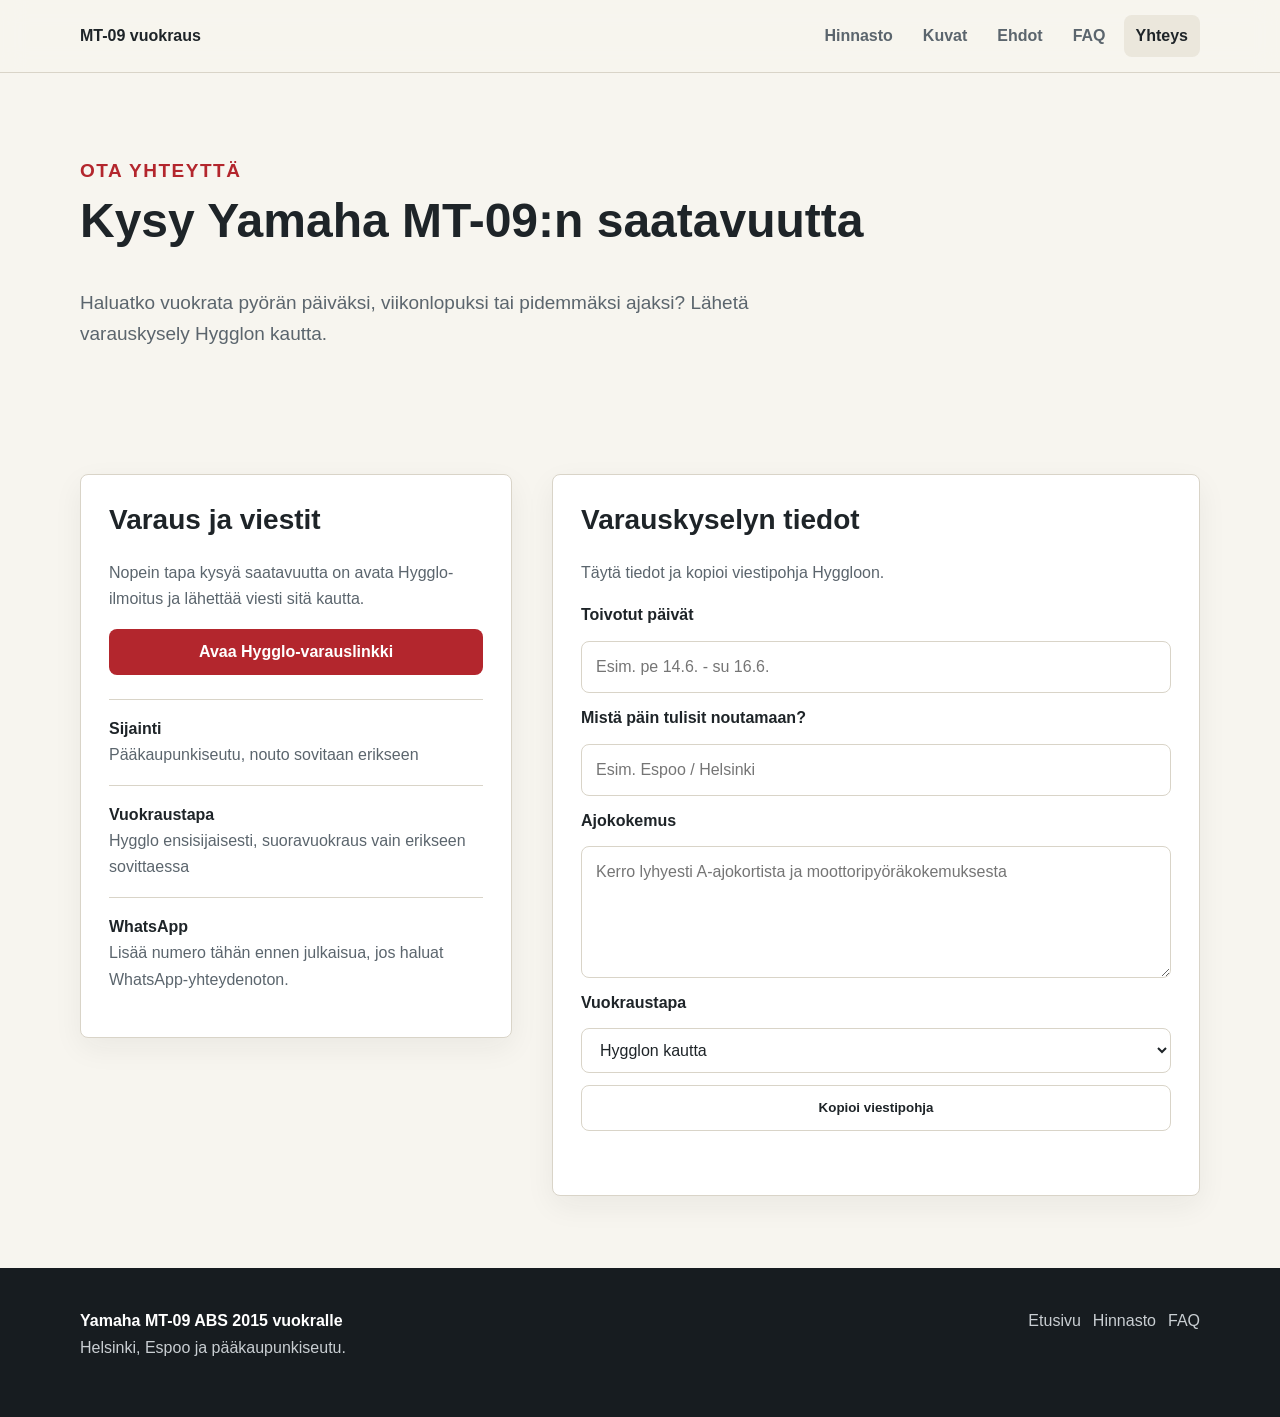
==== contact.html @ 19eb2ab9 "Create static Yamaha MT-09 rental site" ====
<!doctype html>
<html lang="fi">
  <head>
    <meta charset="utf-8">
    <meta name="viewport" content="width=device-width, initial-scale=1">
    <title>Ota yhteyttä | Yamaha MT-09 vuokraus Helsinki / Espoo</title>
    <meta name="description" content="Kysy Yamaha MT-09 ABS 2015 vuokrauksen saatavuutta. Kerro päivämäärät, noutopaikka, ajokokemus ja haluatko vuokrauksen Hygglon kautta.">
    <meta name="robots" content="index, follow">
    <link rel="canonical" href="https://miikajuhala.github.io/yamaha-mt09-rental/contact.html">
    <meta property="og:title" content="Ota yhteyttä Yamaha MT-09 vuokrauksesta">
    <meta property="og:description" content="Kysy saatavuutta ja lähetä varauskysely Hygglon kautta.">
    <meta property="og:image" content="https://miikajuhala.github.io/yamaha-mt09-rental/assets/images/yamaha-mt09-abs-2015-vuokraus-helsinki-2.jpeg">
    <link rel="stylesheet" href="assets/css/styles.css">
  </head>
  <body>
    <a class="skip-link" href="#main">Siirry sisältöön</a>
    <header class="site-header">
      <nav class="nav wrap" aria-label="Päänavigaatio">
        <a class="brand" href="index.html">MT-09 vuokraus</a>
        <button class="nav-toggle" type="button" aria-expanded="false" aria-controls="nav-menu">Valikko</button>
        <div class="nav-menu" id="nav-menu">
          <a href="pricing.html">Hinnasto</a>
          <a href="pictures.html">Kuvat</a>
          <a href="terms.html">Ehdot</a>
          <a href="faq.html">FAQ</a>
          <a href="contact.html" aria-current="page">Yhteys</a>
        </div>
      </nav>
    </header>

    <main id="main">
      <section class="page-hero wrap">
        <p class="eyebrow">Ota yhteyttä</p>
        <h1>Kysy Yamaha MT-09:n saatavuutta</h1>
        <p>Haluatko vuokrata pyörän päiväksi, viikonlopuksi tai pidemmäksi ajaksi? Lähetä varauskysely Hygglon kautta.</p>
      </section>

      <section class="section wrap split contact-layout">
        <div class="panel">
          <h2>Varaus ja viestit</h2>
          <p>Nopein tapa kysyä saatavuutta on avata Hygglo-ilmoitus ja lähettää viesti sitä kautta.</p>
          <a class="button primary full-width" href="https://www.hygglo.fi/i/fb9-yamaha-mt-09-abs-2015-vuokralle">Avaa Hygglo-varauslinkki</a>
          <dl class="contact-list">
            <div>
              <dt>Sijainti</dt>
              <dd>Pääkaupunkiseutu, nouto sovitaan erikseen</dd>
            </div>
            <div>
              <dt>Vuokraustapa</dt>
              <dd>Hygglo ensisijaisesti, suoravuokraus vain erikseen sovittaessa</dd>
            </div>
            <div>
              <dt>WhatsApp</dt>
              <dd>Lisää numero tähän ennen julkaisua, jos haluat WhatsApp-yhteydenoton.</dd>
            </div>
          </dl>
        </div>

        <div class="message-builder">
          <h2>Varauskyselyn tiedot</h2>
          <p>Täytä tiedot ja kopioi viestipohja Hyggloon.</p>
          <form id="message-form">
            <label for="dates">Toivotut päivät</label>
            <input id="dates" name="dates" type="text" placeholder="Esim. pe 14.6. - su 16.6.">

            <label for="pickup">Mistä päin tulisit noutamaan?</label>
            <input id="pickup" name="pickup" type="text" placeholder="Esim. Espoo / Helsinki">

            <label for="experience">Ajokokemus</label>
            <textarea id="experience" name="experience" rows="4" placeholder="Kerro lyhyesti A-ajokortista ja moottoripyöräkokemuksesta"></textarea>

            <label for="rental-way">Vuokraustapa</label>
            <select id="rental-way" name="rentalWay">
              <option>Hygglon kautta</option>
              <option>Sovitaan erikseen</option>
            </select>

            <button class="button secondary" type="submit">Kopioi viestipohja</button>
            <p class="form-status" id="form-status" role="status" aria-live="polite"></p>
          </form>
        </div>
      </section>
    </main>

    <footer class="site-footer">
      <div class="wrap footer-grid">
        <div><strong>Yamaha MT-09 ABS 2015 vuokralle</strong><p>Helsinki, Espoo ja pääkaupunkiseutu.</p></div>
        <div class="footer-links"><a href="index.html">Etusivu</a><a href="pricing.html">Hinnasto</a><a href="faq.html">FAQ</a></div>
      </div>
    </footer>
    <script src="assets/js/main.js"></script>
  </body>
</html>
---- assets/css/styles.css ----
:root {
  --bg: #f7f5ef;
  --surface: #ffffff;
  --ink: #1e2428;
  --muted: #5b656d;
  --line: #d9d4c8;
  --red: #b3262d;
  --red-dark: #861b22;
  --green: #2f6f58;
  --blue: #264f73;
  --shadow: 0 18px 45px rgba(30, 36, 40, 0.14);
  --radius: 8px;
  --wrap: 1120px;
}

* {
  box-sizing: border-box;
}

html {
  scroll-behavior: smooth;
}

body {
  margin: 0;
  color: var(--ink);
  background: var(--bg);
  font-family: Arial, Helvetica, sans-serif;
  font-size: 16px;
  line-height: 1.65;
}

img {
  display: block;
  max-width: 100%;
}

a {
  color: inherit;
}

h1,
h2,
h3,
p {
  margin-top: 0;
}

h1 {
  max-width: 820px;
  font-size: 48px;
  line-height: 1.05;
  letter-spacing: 0;
}

h2 {
  font-size: 28px;
  line-height: 1.2;
  letter-spacing: 0;
}

p {
  color: var(--muted);
}

.wrap {
  width: min(100% - 32px, var(--wrap));
  margin-inline: auto;
}

.skip-link {
  position: absolute;
  left: 16px;
  top: -48px;
  z-index: 20;
  padding: 10px 14px;
  color: #fff;
  background: var(--blue);
  border-radius: var(--radius);
}

.skip-link:focus {
  top: 12px;
}

.site-header {
  position: sticky;
  top: 0;
  z-index: 10;
  background: rgba(247, 245, 239, 0.94);
  border-bottom: 1px solid var(--line);
  backdrop-filter: blur(12px);
}

.nav {
  min-height: 72px;
  display: flex;
  align-items: center;
  justify-content: space-between;
  gap: 24px;
}

.brand {
  color: var(--ink);
  font-weight: 800;
  text-decoration: none;
}

.nav-menu {
  display: flex;
  align-items: center;
  gap: 6px;
}

.nav-menu a {
  padding: 8px 12px;
  color: var(--muted);
  font-weight: 700;
  text-decoration: none;
  border-radius: var(--radius);
}

.nav-menu a:hover,
.nav-menu a[aria-current="page"] {
  color: var(--ink);
  background: #ebe7dc;
}

.nav-toggle {
  display: none;
  min-height: 42px;
  padding: 8px 12px;
  color: var(--ink);
  background: transparent;
  border: 1px solid var(--line);
  border-radius: var(--radius);
  font: inherit;
  font-weight: 700;
}

.hero {
  position: relative;
  min-height: 620px;
  display: grid;
  align-items: end;
  isolation: isolate;
  overflow: hidden;
  background: #111;
}

.hero::after {
  position: absolute;
  inset: 0;
  z-index: -1;
  content: "";
  background: linear-gradient(90deg, rgba(12, 16, 18, 0.88), rgba(12, 16, 18, 0.58) 48%, rgba(12, 16, 18, 0.16));
}

.hero-image {
  position: absolute;
  inset: 0;
  z-index: -2;
  width: 100%;
  height: 100%;
  object-fit: cover;
  object-position: center 42%;
}

.hero-content {
  padding: 96px 0 78px;
}

.hero h1,
.hero p {
  color: #fff;
}

.hero-lead {
  max-width: 650px;
  font-size: 20px;
}

.eyebrow {
  margin-bottom: 10px;
  color: var(--red);
  font-size: 13px;
  font-weight: 800;
  letter-spacing: 0.08em;
  text-transform: uppercase;
}

.hero .eyebrow {
  color: #ffcc66;
}

.hero-actions,
.footer-links {
  display: flex;
  flex-wrap: wrap;
  gap: 12px;
}

.button {
  min-height: 46px;
  display: inline-flex;
  align-items: center;
  justify-content: center;
  padding: 12px 18px;
  font-weight: 800;
  line-height: 1.2;
  text-align: center;
  text-decoration: none;
  border: 1px solid transparent;
  border-radius: var(--radius);
  cursor: pointer;
}

.button.primary {
  color: #fff;
  background: var(--red);
}

.button.primary:hover {
  background: var(--red-dark);
}

.button.secondary {
  color: var(--ink);
  background: #fff;
  border-color: var(--line);
}

.button.secondary:hover {
  border-color: var(--blue);
}

.full-width {
  width: 100%;
}

.quick-facts {
  background: var(--ink);
}

.fact-grid {
  display: grid;
  grid-template-columns: repeat(4, 1fr);
}

.fact-grid div {
  min-height: 116px;
  padding: 24px;
  color: #fff;
  border-left: 1px solid rgba(255, 255, 255, 0.14);
}

.fact-grid div:last-child {
  border-right: 1px solid rgba(255, 255, 255, 0.14);
}

.fact-label {
  display: block;
  color: #b9c0c5;
  font-size: 13px;
  font-weight: 800;
  text-transform: uppercase;
}

.fact-grid strong {
  display: block;
  margin-top: 6px;
  font-size: 19px;
  line-height: 1.25;
}

.section {
  padding: 72px 0;
}

.muted {
  background: #ebe7dc;
}

.split {
  display: grid;
  grid-template-columns: minmax(0, 1.15fr) minmax(280px, 0.85fr);
  gap: 40px;
  align-items: start;
}

.panel,
.message-builder,
.price-card,
.faq-list details {
  padding: 28px;
  background: var(--surface);
  border: 1px solid var(--line);
  border-radius: var(--radius);
  box-shadow: 0 10px 30px rgba(30, 36, 40, 0.06);
}

.check-list,
.plain-list {
  padding-left: 0;
  margin: 0;
  list-style: none;
}

.check-list li,
.plain-list li {
  position: relative;
  padding-left: 26px;
  margin-bottom: 10px;
}

.check-list li::before {
  position: absolute;
  left: 0;
  color: var(--green);
  font-weight: 900;
  content: "✓";
}

.plain-list li::before {
  position: absolute;
  left: 0;
  color: var(--blue);
  font-weight: 900;
  content: "-";
}

.section-heading {
  max-width: 720px;
  margin-bottom: 24px;
}

.steps {
  display: grid;
  grid-template-columns: repeat(5, 1fr);
  gap: 12px;
  padding: 0;
  margin: 0;
  list-style: none;
  counter-reset: steps;
}

.steps li {
  min-height: 170px;
  padding: 22px;
  background: #fff;
  border: 1px solid var(--line);
  border-radius: var(--radius);
  counter-increment: steps;
}

.steps li::before {
  width: 34px;
  height: 34px;
  display: grid;
  place-items: center;
  margin-bottom: 18px;
  color: #fff;
  background: var(--blue);
  border-radius: 50%;
  font-weight: 800;
  content: counter(steps);
}

.cta-band {
  display: flex;
  align-items: center;
  justify-content: space-between;
  gap: 32px;
  padding: 34px;
  color: #fff;
  background: var(--ink);
  border-radius: var(--radius);
}

.cta-band h2,
.cta-band p {
  color: #fff;
}

.cta-band p {
  margin-bottom: 0;
}

.page-hero {
  padding: 82px 0 34px;
}

.page-hero p {
  max-width: 760px;
  font-size: 19px;
}

.pricing-grid {
  display: grid;
  grid-template-columns: repeat(3, 1fr);
  gap: 16px;
  margin-bottom: 34px;
}

.price-card.featured {
  border-color: var(--red);
  box-shadow: var(--shadow);
}

.price {
  margin-bottom: 4px;
  color: var(--red);
  font-size: 38px;
  font-weight: 900;
  line-height: 1;
}

.table-wrap {
  overflow-x: auto;
  background: #fff;
  border: 1px solid var(--line);
  border-radius: var(--radius);
}

table {
  width: 100%;
  min-width: 680px;
  border-collapse: collapse;
}

caption {
  padding: 18px;
  font-weight: 800;
  text-align: left;
}

th,
td {
  padding: 16px 18px;
  text-align: left;
  border-top: 1px solid var(--line);
}

th {
  color: #fff;
  background: var(--blue);
}

.gallery {
  display: grid;
  grid-template-columns: repeat(4, 1fr);
  gap: 14px;
}

.gallery a {
  display: block;
  overflow: hidden;
  background: #111;
  border-radius: var(--radius);
  box-shadow: 0 12px 28px rgba(30, 36, 40, 0.12);
}

.gallery img {
  width: 100%;
  aspect-ratio: 3 / 4;
  object-fit: cover;
  transition: transform 180ms ease;
}

.gallery a:hover img {
  transform: scale(1.03);
}

.content-page {
  max-width: 850px;
}

.content-page h2 {
  margin-top: 36px;
}

.content-page h2:first-child {
  margin-top: 0;
}

.faq-list {
  display: grid;
  gap: 14px;
}

.faq-list details {
  box-shadow: none;
}

.faq-list summary {
  color: var(--ink);
  font-size: 20px;
  font-weight: 800;
  cursor: pointer;
}

.faq-list p {
  margin: 14px 0 0;
}

.contact-layout {
  grid-template-columns: minmax(280px, 0.8fr) minmax(0, 1.2fr);
}

.contact-list {
  margin: 24px 0 0;
}

.contact-list div {
  padding: 16px 0;
  border-top: 1px solid var(--line);
}

.contact-list dt {
  color: var(--ink);
  font-weight: 800;
}

.contact-list dd {
  margin: 0;
  color: var(--muted);
}

form {
  display: grid;
  gap: 12px;
}

label {
  color: var(--ink);
  font-weight: 800;
}

input,
textarea,
select {
  width: 100%;
  padding: 12px 14px;
  color: var(--ink);
  background: #fff;
  border: 1px solid var(--line);
  border-radius: var(--radius);
  font: inherit;
}

input:focus,
textarea:focus,
select:focus {
  outline: 3px solid rgba(38, 79, 115, 0.22);
  border-color: var(--blue);
}

.form-status {
  min-height: 24px;
  margin: 0;
  color: var(--green);
  font-weight: 800;
}

.site-footer {
  padding: 40px 0;
  color: #fff;
  background: #171c20;
}

.site-footer p,
.site-footer a {
  color: #c9ced2;
}

.footer-grid {
  display: flex;
  justify-content: space-between;
  gap: 28px;
}

.footer-links {
  justify-content: flex-end;
}

.footer-links a {
  text-decoration: none;
}

.footer-links a:hover {
  color: #fff;
}

@media (max-width: 900px) {
  h1 {
    font-size: 38px;
  }

  .hero {
    min-height: 560px;
  }

  .fact-grid,
  .pricing-grid,
  .gallery {
    grid-template-columns: repeat(2, 1fr);
  }

  .split,
  .contact-layout {
    grid-template-columns: 1fr;
  }

  .steps {
    grid-template-columns: repeat(2, 1fr);
  }

  .cta-band,
  .footer-grid {
    align-items: flex-start;
    flex-direction: column;
  }
}

@media (max-width: 720px) {
  .nav {
    min-height: 64px;
    flex-wrap: wrap;
  }

  .nav-toggle {
    display: inline-flex;
    align-items: center;
  }

  .nav-menu {
    width: 100%;
    display: none;
    flex-direction: column;
    align-items: stretch;
    padding-bottom: 14px;
  }

  .nav-menu.is-open {
    display: flex;
  }

  .hero {
    min-height: 590px;
  }

  .hero::after {
    background: linear-gradient(180deg, rgba(12, 16, 18, 0.42), rgba(12, 16, 18, 0.88));
  }

  .hero-image {
    object-position: center top;
  }

  .hero-content {
    padding: 72px 0 54px;
  }

  .hero-lead,
  .page-hero p {
    font-size: 17px;
  }

  .fact-grid,
  .pricing-grid,
  .gallery,
  .steps {
    grid-template-columns: 1fr;
  }

  .fact-grid div,
  .fact-grid div:last-child {
    border: 0;
    border-top: 1px solid rgba(255, 255, 255, 0.14);
  }

  .section {
    padding: 52px 0;
  }

  .page-hero {
    padding: 58px 0 22px;
  }

  .panel,
  .message-builder,
  .price-card,
  .faq-list details,
  .cta-band {
    padding: 22px;
  }
}

@media (max-width: 420px) {
  h1 {
    font-size: 32px;
  }

  h2 {
    font-size: 24px;
  }

  .hero-actions,
  .button {
    width: 100%;
  }
}
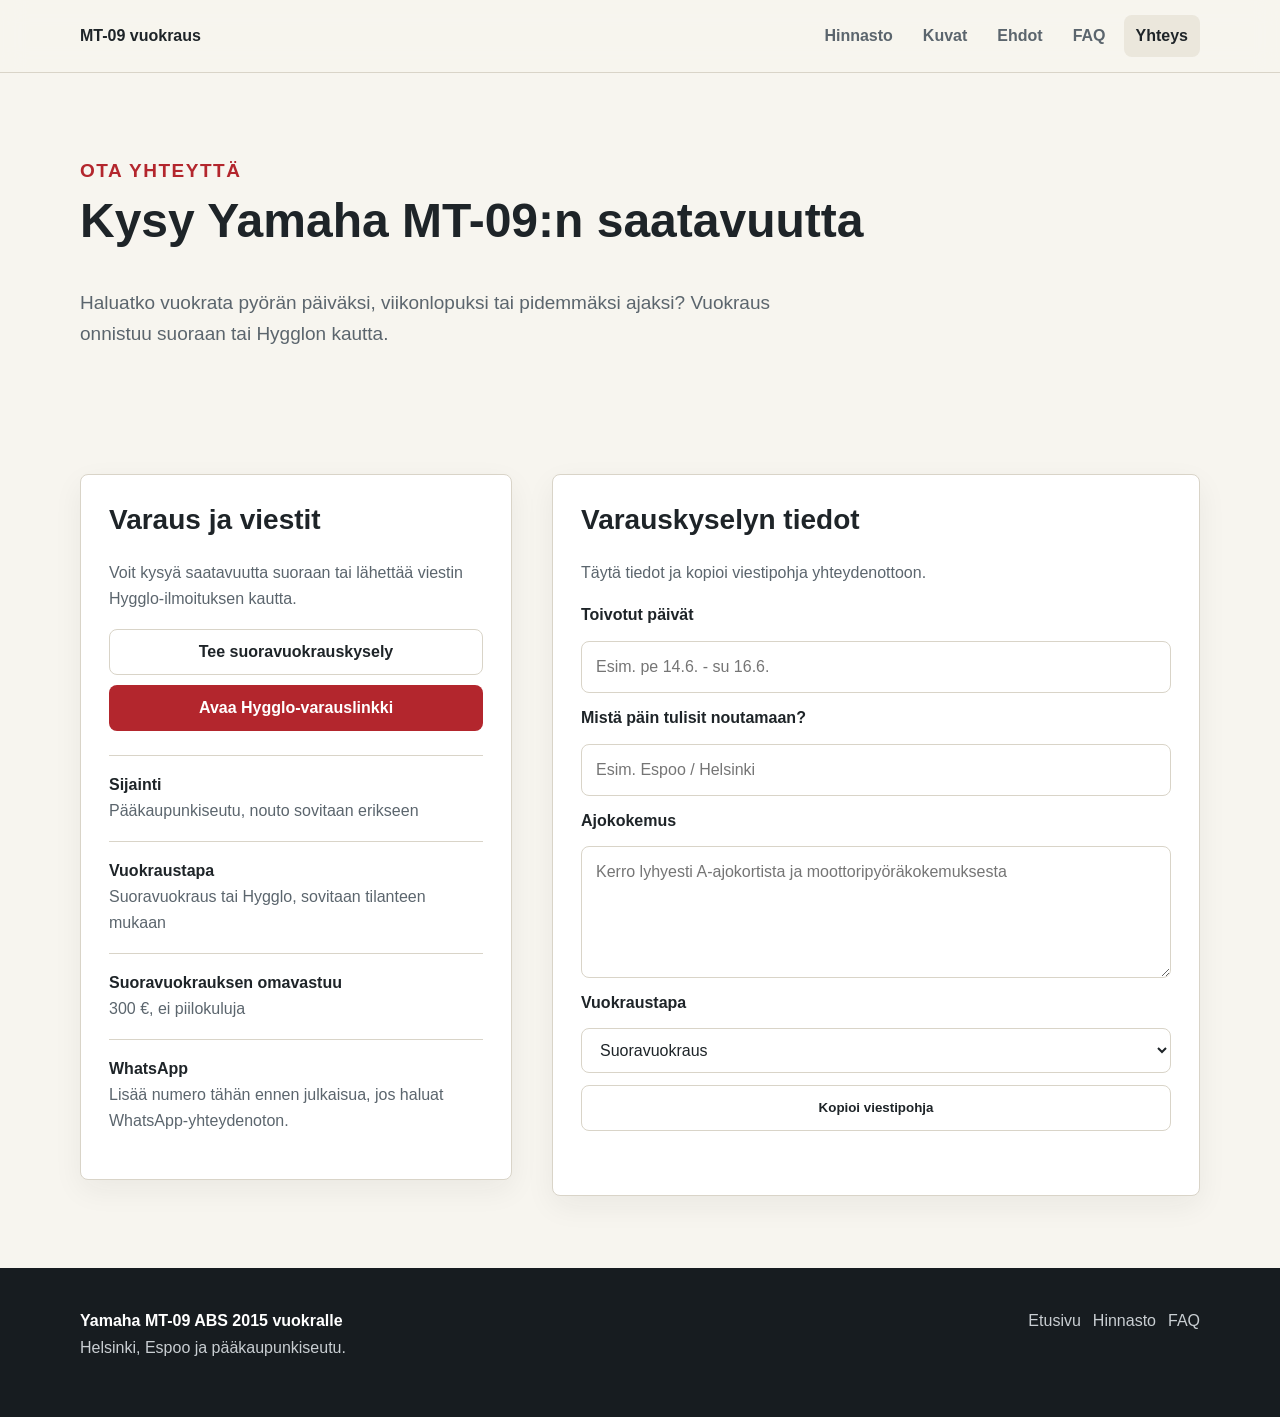
==== commit d811258d: "Update rental pricing and booking options" ====
--- a/contact.html
+++ b/contact.html
@@ -4,11 +4,11 @@
     <meta charset="utf-8">
     <meta name="viewport" content="width=device-width, initial-scale=1">
     <title>Ota yhteyttä | Yamaha MT-09 vuokraus Helsinki / Espoo</title>
-    <meta name="description" content="Kysy Yamaha MT-09 ABS 2015 vuokrauksen saatavuutta. Kerro päivämäärät, noutopaikka, ajokokemus ja haluatko vuokrauksen Hygglon kautta.">
+    <meta name="description" content="Kysy Yamaha MT-09 ABS 2015 vuokrauksen saatavuutta. Vuokraus onnistuu suoraan 300 € omavastuulla tai Hygglon kautta.">
     <meta name="robots" content="index, follow">
     <link rel="canonical" href="https://miikajuhala.github.io/yamaha-mt09-rental/contact.html">
     <meta property="og:title" content="Ota yhteyttä Yamaha MT-09 vuokrauksesta">
-    <meta property="og:description" content="Kysy saatavuutta ja lähetä varauskysely Hygglon kautta.">
+    <meta property="og:description" content="Kysy saatavuutta ja sovi vuokrauksesta suoraan tai Hygglon kautta.">
     <meta property="og:image" content="https://miikajuhala.github.io/yamaha-mt09-rental/assets/images/yamaha-mt09-abs-2015-vuokraus-helsinki-2.jpeg">
     <link rel="stylesheet" href="assets/css/styles.css">
   </head>
@@ -32,13 +32,14 @@
       <section class="page-hero wrap">
         <p class="eyebrow">Ota yhteyttä</p>
         <h1>Kysy Yamaha MT-09:n saatavuutta</h1>
-        <p>Haluatko vuokrata pyörän päiväksi, viikonlopuksi tai pidemmäksi ajaksi? Lähetä varauskysely Hygglon kautta.</p>
+        <p>Haluatko vuokrata pyörän päiväksi, viikonlopuksi tai pidemmäksi ajaksi? Vuokraus onnistuu suoraan tai Hygglon kautta.</p>
       </section>
 
       <section class="section wrap split contact-layout">
         <div class="panel">
           <h2>Varaus ja viestit</h2>
-          <p>Nopein tapa kysyä saatavuutta on avata Hygglo-ilmoitus ja lähettää viesti sitä kautta.</p>
+          <p>Voit kysyä saatavuutta suoraan tai lähettää viestin Hygglo-ilmoituksen kautta.</p>
+          <a class="button secondary full-width" href="#message-form">Tee suoravuokrauskysely</a>
           <a class="button primary full-width" href="https://www.hygglo.fi/i/fb9-yamaha-mt-09-abs-2015-vuokralle">Avaa Hygglo-varauslinkki</a>
           <dl class="contact-list">
             <div>
@@ -47,7 +48,11 @@
             </div>
             <div>
               <dt>Vuokraustapa</dt>
-              <dd>Hygglo ensisijaisesti, suoravuokraus vain erikseen sovittaessa</dd>
+              <dd>Suoravuokraus tai Hygglo, sovitaan tilanteen mukaan</dd>
+            </div>
+            <div>
+              <dt>Suoravuokrauksen omavastuu</dt>
+              <dd>300 €, ei piilokuluja</dd>
             </div>
             <div>
               <dt>WhatsApp</dt>
@@ -58,7 +63,7 @@
 
         <div class="message-builder">
           <h2>Varauskyselyn tiedot</h2>
-          <p>Täytä tiedot ja kopioi viestipohja Hyggloon.</p>
+          <p>Täytä tiedot ja kopioi viestipohja yhteydenottoon.</p>
           <form id="message-form">
             <label for="dates">Toivotut päivät</label>
             <input id="dates" name="dates" type="text" placeholder="Esim. pe 14.6. - su 16.6.">
@@ -71,8 +76,9 @@
 
             <label for="rental-way">Vuokraustapa</label>
             <select id="rental-way" name="rentalWay">
+              <option>Suoravuokraus</option>
               <option>Hygglon kautta</option>
-              <option>Sovitaan erikseen</option>
+              <option>Sovitaan tilanteen mukaan</option>
             </select>
 
             <button class="button secondary" type="submit">Kopioi viestipohja</button>
--- a/assets/css/styles.css
+++ b/assets/css/styles.css
@@ -238,6 +238,10 @@
   width: 100%;
 }
 
+.panel .button + .button {
+  margin-top: 10px;
+}
+
 .quick-facts {
   background: var(--ink);
 }
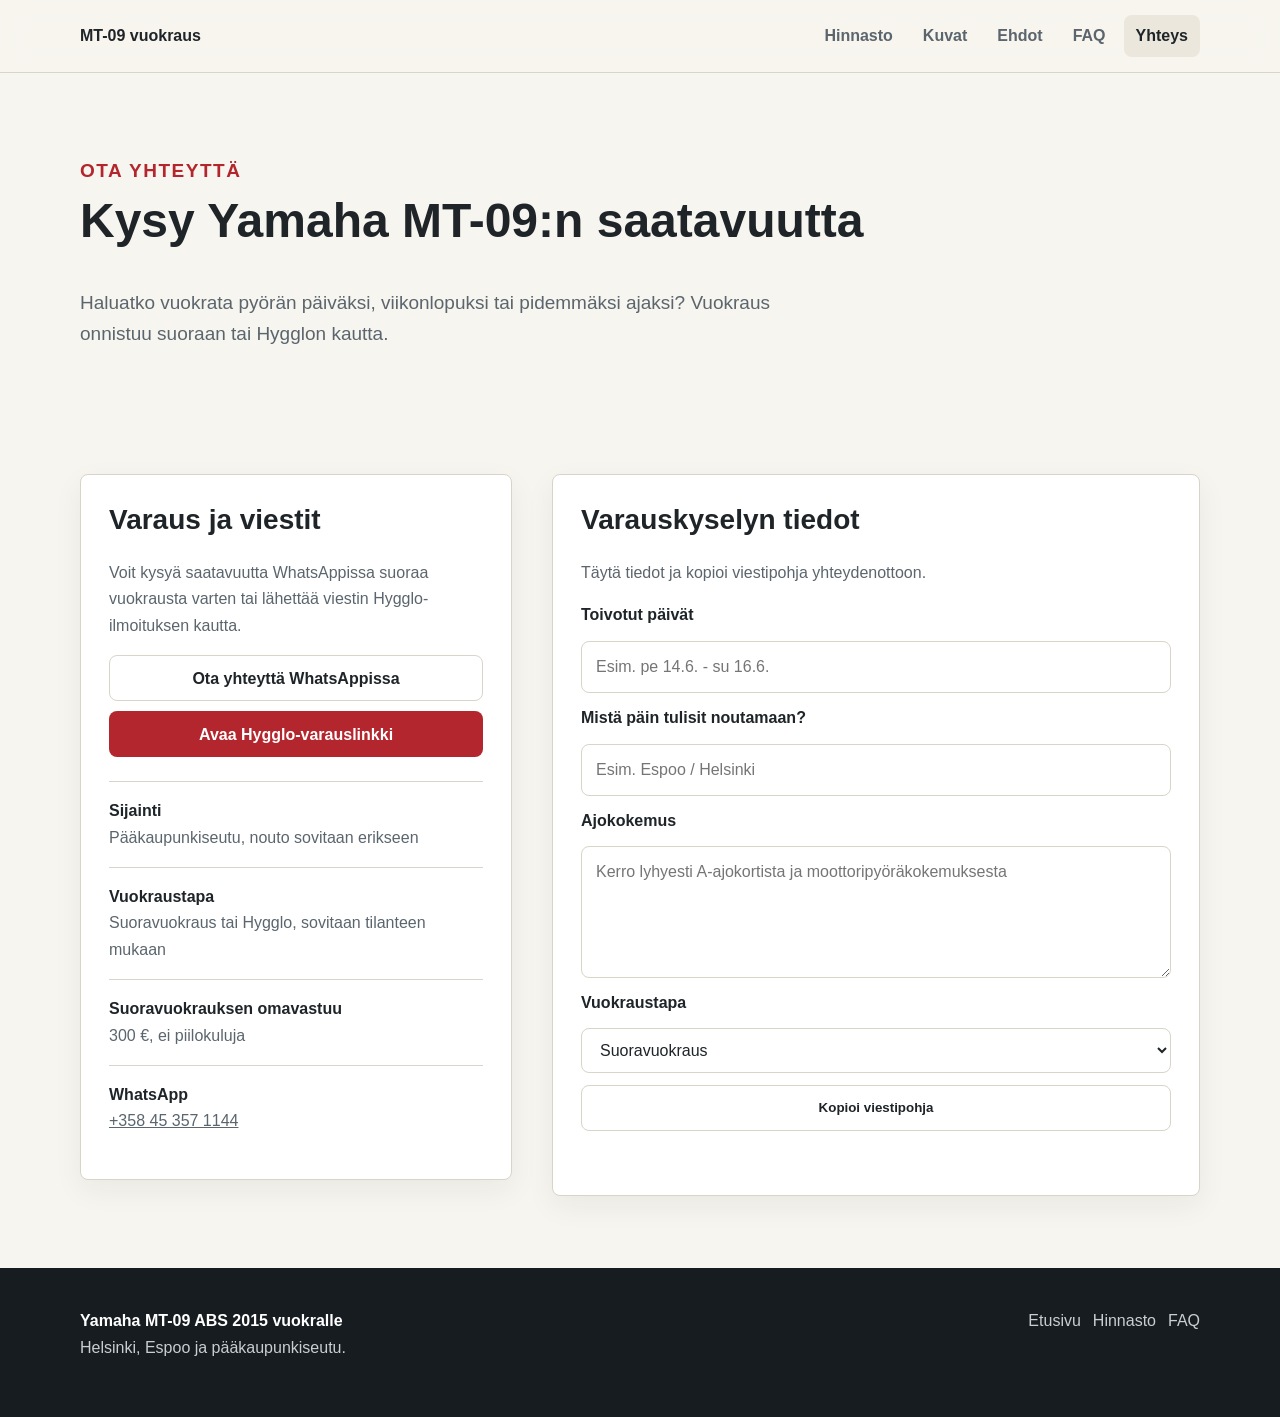
==== commit 8e4aafb3: "Add WhatsApp contact number" ====
--- a/contact.html
+++ b/contact.html
@@ -38,8 +38,8 @@
       <section class="section wrap split contact-layout">
         <div class="panel">
           <h2>Varaus ja viestit</h2>
-          <p>Voit kysyä saatavuutta suoraan tai lähettää viestin Hygglo-ilmoituksen kautta.</p>
-          <a class="button secondary full-width" href="#message-form">Tee suoravuokrauskysely</a>
+          <p>Voit kysyä saatavuutta WhatsAppissa suoraa vuokrausta varten tai lähettää viestin Hygglo-ilmoituksen kautta.</p>
+          <a class="button secondary full-width" href="https://wa.me/358453571144">Ota yhteyttä WhatsAppissa</a>
           <a class="button primary full-width" href="https://www.hygglo.fi/i/fb9-yamaha-mt-09-abs-2015-vuokralle">Avaa Hygglo-varauslinkki</a>
           <dl class="contact-list">
             <div>
@@ -56,7 +56,7 @@
             </div>
             <div>
               <dt>WhatsApp</dt>
-              <dd>Lisää numero tähän ennen julkaisua, jos haluat WhatsApp-yhteydenoton.</dd>
+              <dd><a href="https://wa.me/358453571144">+358 45 357 1144</a></dd>
             </div>
           </dl>
         </div>
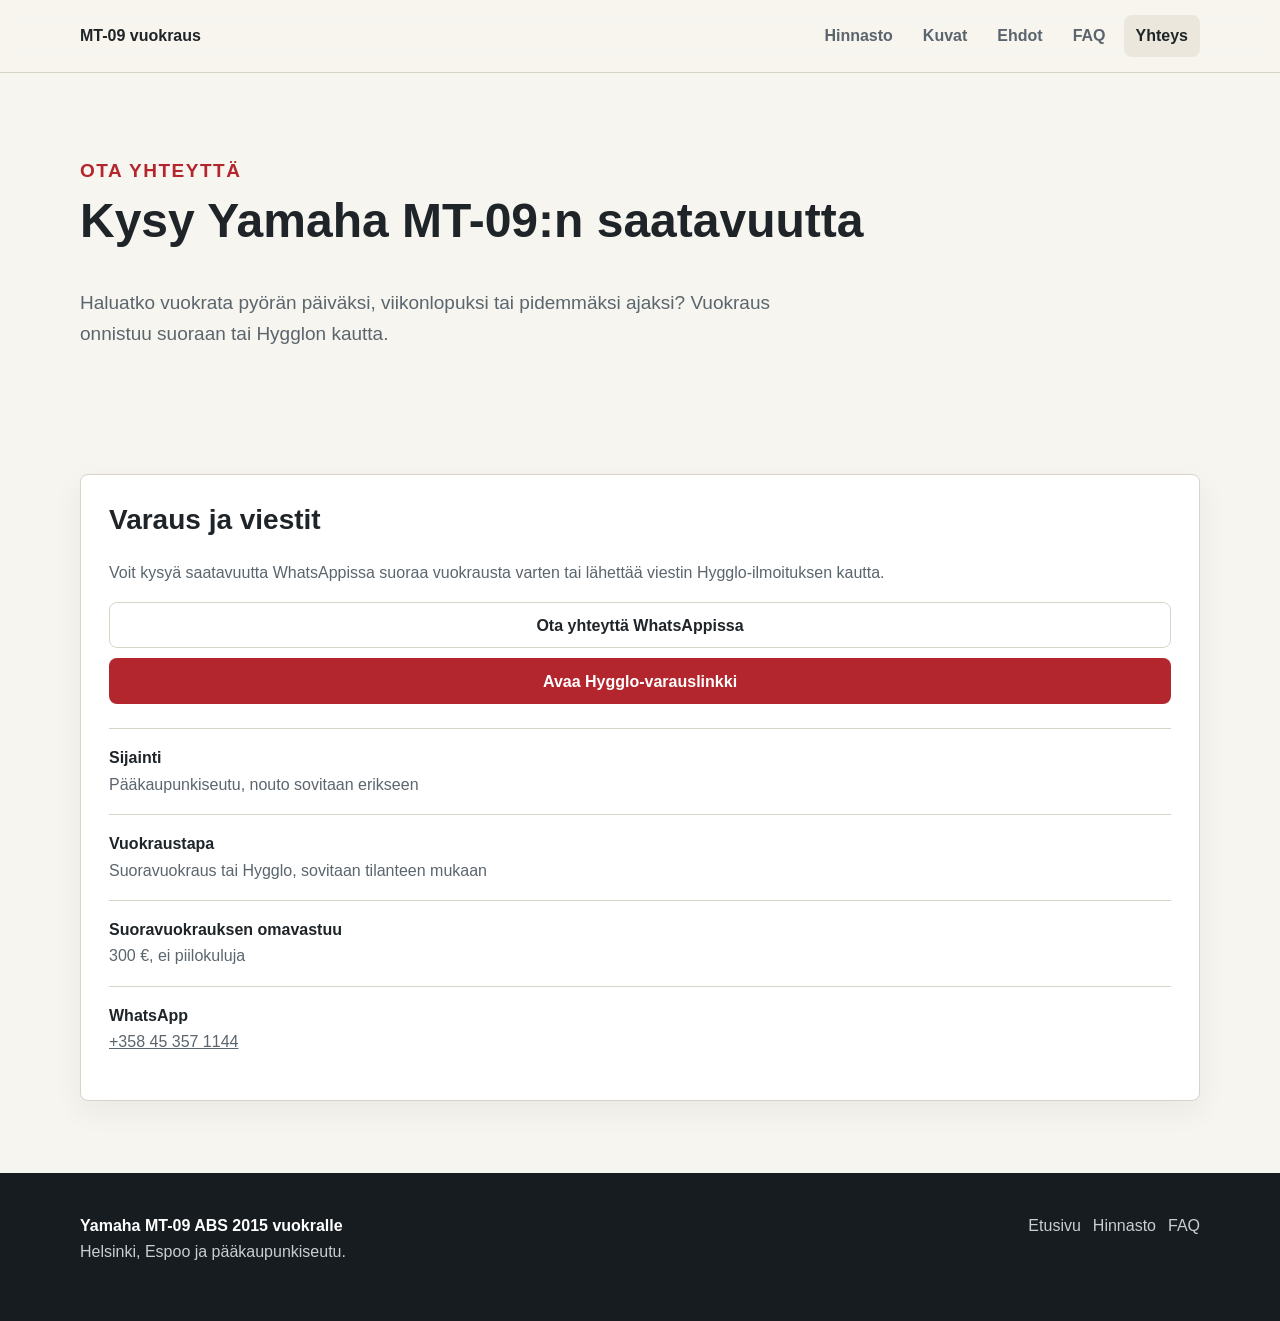
==== commit fca03cf9: "Remove contact message template" ====
--- a/contact.html
+++ b/contact.html
@@ -35,7 +35,7 @@
         <p>Haluatko vuokrata pyörän päiväksi, viikonlopuksi tai pidemmäksi ajaksi? Vuokraus onnistuu suoraan tai Hygglon kautta.</p>
       </section>
 
-      <section class="section wrap split contact-layout">
+      <section class="section wrap">
         <div class="panel">
           <h2>Varaus ja viestit</h2>
           <p>Voit kysyä saatavuutta WhatsAppissa suoraa vuokrausta varten tai lähettää viestin Hygglo-ilmoituksen kautta.</p>
@@ -60,31 +60,6 @@
             </div>
           </dl>
         </div>
-
-        <div class="message-builder">
-          <h2>Varauskyselyn tiedot</h2>
-          <p>Täytä tiedot ja kopioi viestipohja yhteydenottoon.</p>
-          <form id="message-form">
-            <label for="dates">Toivotut päivät</label>
-            <input id="dates" name="dates" type="text" placeholder="Esim. pe 14.6. - su 16.6.">
-
-            <label for="pickup">Mistä päin tulisit noutamaan?</label>
-            <input id="pickup" name="pickup" type="text" placeholder="Esim. Espoo / Helsinki">
-
-            <label for="experience">Ajokokemus</label>
-            <textarea id="experience" name="experience" rows="4" placeholder="Kerro lyhyesti A-ajokortista ja moottoripyöräkokemuksesta"></textarea>
-
-            <label for="rental-way">Vuokraustapa</label>
-            <select id="rental-way" name="rentalWay">
-              <option>Suoravuokraus</option>
-              <option>Hygglon kautta</option>
-              <option>Sovitaan tilanteen mukaan</option>
-            </select>
-
-            <button class="button secondary" type="submit">Kopioi viestipohja</button>
-            <p class="form-status" id="form-status" role="status" aria-live="polite"></p>
-          </form>
-        </div>
       </section>
     </main>
 
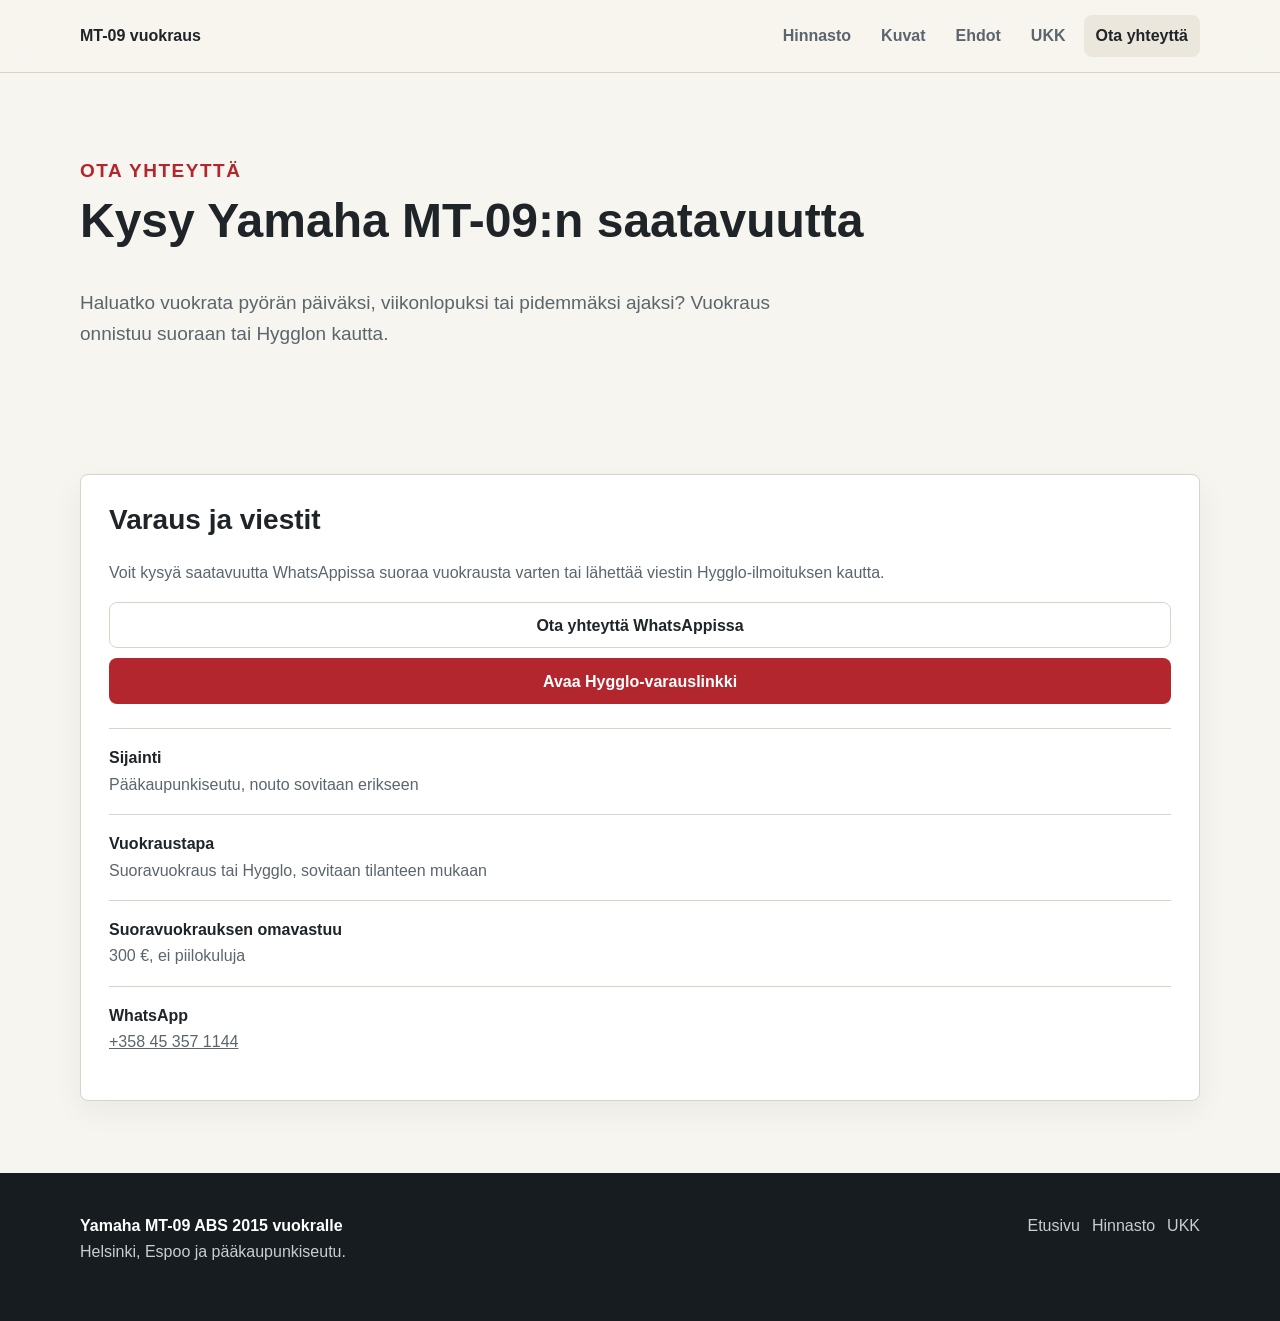
==== commit b9cc423d: "Improve SEO metadata, schema, links, and sitemap" ====
--- a/contact.html
+++ b/contact.html
@@ -10,6 +10,9 @@
     <meta property="og:title" content="Ota yhteyttä Yamaha MT-09 vuokrauksesta">
     <meta property="og:description" content="Kysy saatavuutta ja sovi vuokrauksesta suoraan tai Hygglon kautta.">
     <meta property="og:image" content="https://miikajuhala.github.io/yamaha-mt09-rental/assets/images/yamaha-mt09-abs-2015-vuokraus-helsinki-2.jpeg">
+    <meta property="og:type" content="website">
+    <meta property="og:locale" content="fi_FI">
+    <meta property="og:url" content="https://miikajuhala.github.io/yamaha-mt09-rental/contact.html">
     <link rel="stylesheet" href="assets/css/styles.css">
   </head>
   <body>
@@ -22,8 +25,8 @@
           <a href="pricing.html">Hinnasto</a>
           <a href="pictures.html">Kuvat</a>
           <a href="terms.html">Ehdot</a>
-          <a href="faq.html">FAQ</a>
-          <a href="contact.html" aria-current="page">Yhteys</a>
+          <a href="faq.html">UKK</a>
+          <a href="contact.html" aria-current="page">Ota yhteyttä</a>
         </div>
       </nav>
     </header>
@@ -66,7 +69,7 @@
     <footer class="site-footer">
       <div class="wrap footer-grid">
         <div><strong>Yamaha MT-09 ABS 2015 vuokralle</strong><p>Helsinki, Espoo ja pääkaupunkiseutu.</p></div>
-        <div class="footer-links"><a href="index.html">Etusivu</a><a href="pricing.html">Hinnasto</a><a href="faq.html">FAQ</a></div>
+        <div class="footer-links"><a href="index.html">Etusivu</a><a href="pricing.html">Hinnasto</a><a href="faq.html">UKK</a></div>
       </div>
     </footer>
     <script src="assets/js/main.js"></script>
--- a/assets/css/styles.css
+++ b/assets/css/styles.css
@@ -338,6 +338,47 @@
   margin-bottom: 24px;
 }
 
+.photo-feature {
+  padding-top: 0;
+}
+
+.photo-feature-grid {
+  display: grid;
+  grid-template-columns: repeat(2, minmax(0, 1fr));
+  gap: 16px;
+  margin-bottom: 18px;
+}
+
+.photo-feature-grid a {
+  display: block;
+  overflow: hidden;
+  background: #111;
+  border-radius: var(--radius);
+  box-shadow: 0 12px 30px rgba(30, 36, 40, 0.12);
+}
+
+.photo-feature-grid img {
+  width: 100%;
+  aspect-ratio: 4 / 3;
+  object-fit: cover;
+  object-position: center;
+  transition: transform 180ms ease;
+}
+
+.photo-feature-grid a:hover img {
+  transform: scale(1.025);
+}
+
+.text-link {
+  color: var(--blue);
+  font-weight: 800;
+  text-decoration: none;
+}
+
+.text-link:hover {
+  text-decoration: underline;
+}
+
 .steps {
   display: grid;
   grid-template-columns: repeat(5, 1fr);
@@ -606,7 +647,8 @@
 
   .fact-grid,
   .pricing-grid,
-  .gallery {
+  .gallery,
+  .photo-feature-grid {
     grid-template-columns: repeat(2, 1fr);
   }
 
@@ -673,6 +715,7 @@
   .fact-grid,
   .pricing-grid,
   .gallery,
+  .photo-feature-grid,
   .steps {
     grid-template-columns: 1fr;
   }
